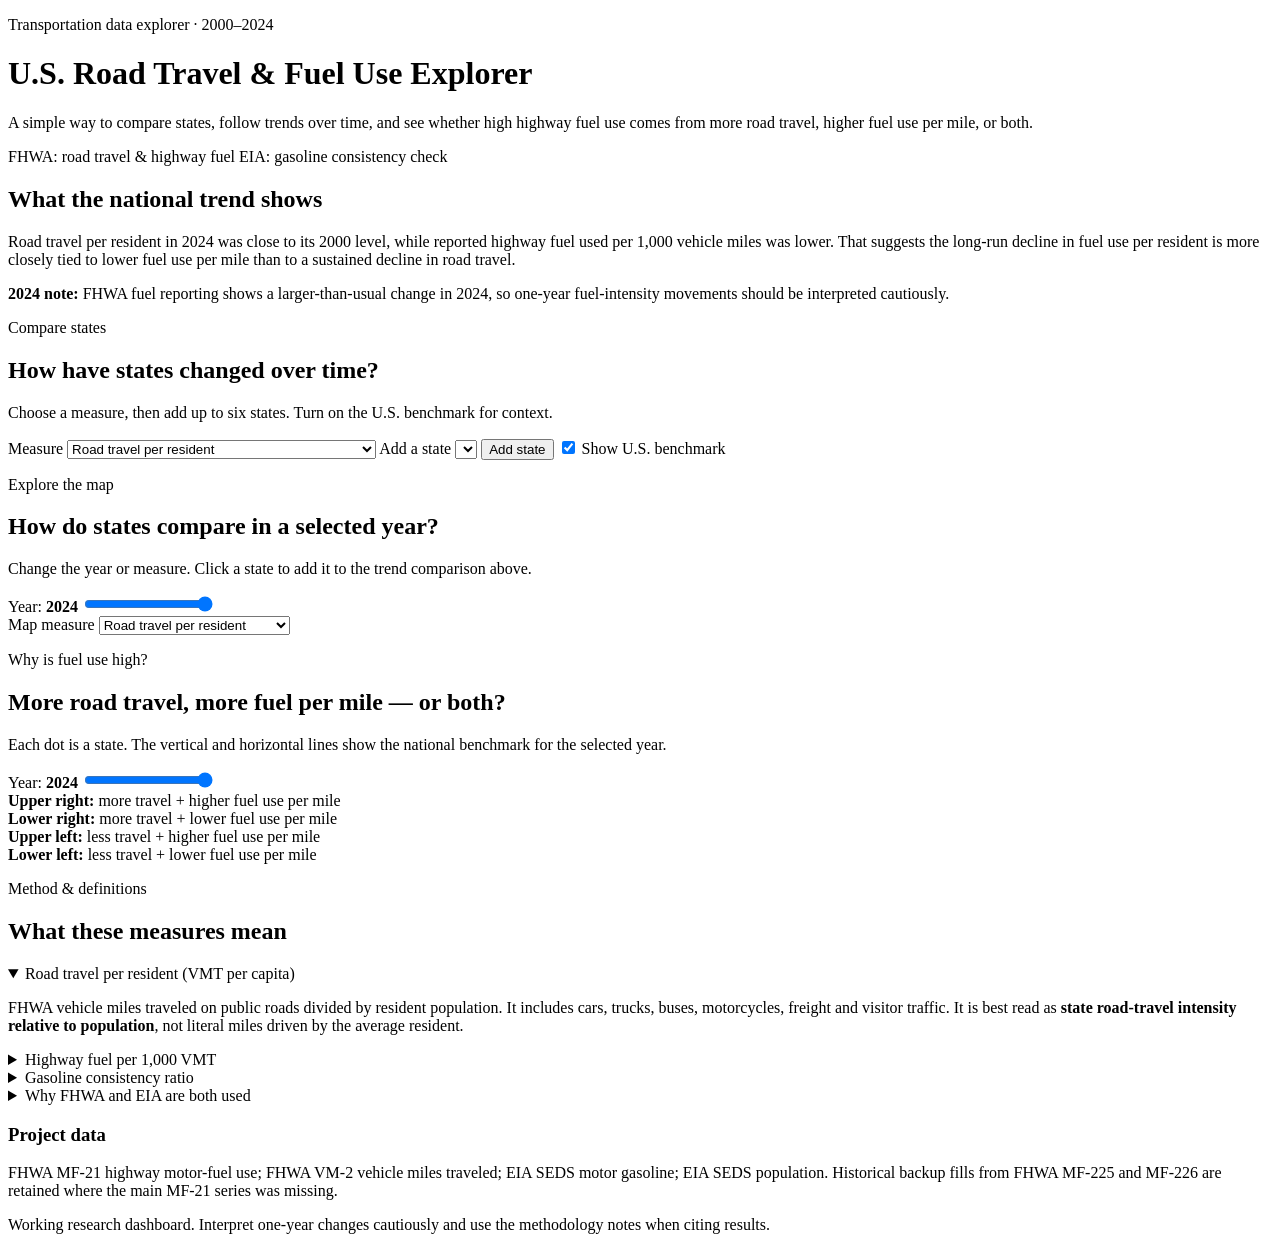
==== carbon-transport-dashboard/index.html @ 6ce97ec9 "Add carbon transportation dashboard shell" ====
<!doctype html>
<html lang="en">
<head>
  <meta charset="utf-8">
  <meta name="viewport" content="width=device-width, initial-scale=1">
  <title>U.S. Road Travel & Fuel Use Explorer</title>
  <meta name="description" content="Explore state road travel, highway fuel use, and gasoline consistency trends from 2000–2024 using FHWA and EIA data.">
  <link rel="stylesheet" href="css/style.css">
  <script src="https://cdn.plot.ly/plotly-3.1.0.min.js"></script>
</head>
<body>
  <header class="site-header">
    <div class="wrap">
      <p class="eyebrow">Transportation data explorer · 2000–2024</p>
      <h1>U.S. Road Travel &amp; Fuel Use Explorer</h1>
      <p class="lede">A simple way to compare states, follow trends over time, and see whether high highway fuel use comes from more road travel, higher fuel use per mile, or both.</p>
      <div class="source-badges" aria-label="Data sources">
        <span>FHWA: road travel &amp; highway fuel</span>
        <span>EIA: gasoline consistency check</span>
      </div>
    </div>
  </header>

  <main class="wrap">
    <section class="intro-grid" aria-labelledby="headline-findings">
      <div>
        <h2 id="headline-findings">What the national trend shows</h2>
        <p>Road travel per resident in 2024 was close to its 2000 level, while reported highway fuel used per 1,000 vehicle miles was lower. That suggests the long-run decline in fuel use per resident is more closely tied to lower fuel use per mile than to a sustained decline in road travel.</p>
        <p class="caution"><strong>2024 note:</strong> FHWA fuel reporting shows a larger-than-usual change in 2024, so one-year fuel-intensity movements should be interpreted cautiously.</p>
      </div>
      <div class="stat-grid" id="nationalStats" aria-live="polite"></div>
    </section>

    <section class="panel" aria-labelledby="compare-title">
      <div class="section-heading">
        <div>
          <p class="eyebrow">Compare states</p>
          <h2 id="compare-title">How have states changed over time?</h2>
          <p>Choose a measure, then add up to six states. Turn on the U.S. benchmark for context.</p>
        </div>
      </div>

      <div class="controls controls-compare">
        <label>
          Measure
          <select id="trendMetric">
            <option value="vmt_per_capita">Road travel per resident</option>
            <option value="fuel_per_1000_vmt">Highway fuel per 1,000 VMT</option>
            <option value="fuel_per_capita">Highway fuel per resident</option>
            <option value="gasoline_consistency_pct">FHWA highway gasoline / EIA transport gasoline</option>
          </select>
        </label>
        <label>
          Add a state
          <select id="statePicker"></select>
        </label>
        <button type="button" id="addStateBtn">Add state</button>
        <label class="check-label">
          <input type="checkbox" id="showNational" checked>
          Show U.S. benchmark
        </label>
      </div>

      <div id="stateChips" class="chips" aria-label="Selected states"></div>
      <div id="trendExplanation" class="plain-note"></div>
      <div id="trendChart" class="chart chart-lg" aria-label="State trend comparison chart"></div>
    </section>

    <section class="panel" aria-labelledby="map-title">
      <div class="section-heading split">
        <div>
          <p class="eyebrow">Explore the map</p>
          <h2 id="map-title">How do states compare in a selected year?</h2>
          <p>Change the year or measure. Click a state to add it to the trend comparison above.</p>
        </div>
        <div class="year-control">
          <label for="mapYear">Year: <strong id="mapYearLabel">2024</strong></label>
          <input id="mapYear" type="range" min="2000" max="2024" value="2024" step="1">
        </div>
      </div>
      <div class="controls">
        <label>
          Map measure
          <select id="mapMetric">
            <option value="vmt_per_capita">Road travel per resident</option>
            <option value="fuel_per_1000_vmt">Highway fuel per 1,000 VMT</option>
            <option value="fuel_per_capita">Highway fuel per resident</option>
            <option value="gasoline_consistency_pct">Gasoline consistency ratio</option>
          </select>
        </label>
      </div>
      <div id="mapChart" class="chart chart-map" aria-label="United States state comparison map"></div>
      <p id="mapFootnote" class="footnote"></p>
    </section>

    <section class="panel" aria-labelledby="drivers-title">
      <div class="section-heading split">
        <div>
          <p class="eyebrow">Why is fuel use high?</p>
          <h2 id="drivers-title">More road travel, more fuel per mile — or both?</h2>
          <p>Each dot is a state. The vertical and horizontal lines show the national benchmark for the selected year.</p>
        </div>
        <div class="year-control">
          <label for="scatterYear">Year: <strong id="scatterYearLabel">2024</strong></label>
          <input id="scatterYear" type="range" min="2000" max="2024" value="2024" step="1">
        </div>
      </div>
      <div id="scatterChart" class="chart chart-lg" aria-label="State road travel versus fuel intensity scatterplot"></div>
      <div class="quadrant-guide">
        <div><strong>Upper right:</strong> more travel + higher fuel use per mile</div>
        <div><strong>Lower right:</strong> more travel + lower fuel use per mile</div>
        <div><strong>Upper left:</strong> less travel + higher fuel use per mile</div>
        <div><strong>Lower left:</strong> less travel + lower fuel use per mile</div>
      </div>
    </section>

    <section class="panel methodology" aria-labelledby="method-title">
      <p class="eyebrow">Method &amp; definitions</p>
      <h2 id="method-title">What these measures mean</h2>

      <details open>
        <summary>Road travel per resident (VMT per capita)</summary>
        <p>FHWA vehicle miles traveled on public roads divided by resident population. It includes cars, trucks, buses, motorcycles, freight and visitor traffic. It is best read as <strong>state road-travel intensity relative to population</strong>, not literal miles driven by the average resident.</p>
      </details>
      <details>
        <summary>Highway fuel per 1,000 VMT</summary>
        <p>FHWA highway gasoline plus highway special fuel divided by FHWA road VMT. Lower values mean fewer reported gallons are used for the same amount of road travel. The measure reflects vehicle efficiency, vehicle mix, freight activity and other system-level factors; it is not the same as passenger-vehicle MPG.</p>
      </details>
      <details>
        <summary>Gasoline consistency ratio</summary>
        <p>FHWA highway gasoline divided by EIA transportation-sector motor gasoline. EIA's transportation gasoline measure is broader than highway-only gasoline, so the ratio is a reconciliation check rather than a literal “share of transportation on highways.”</p>
      </details>
      <details>
        <summary>Why FHWA and EIA are both used</summary>
        <p>FHWA is the core source for what happens on public roads: VMT and highway fuel use. EIA provides the broader transportation-energy context. This first website version uses EIA only for the gasoline consistency comparison; the broader transportation CO₂ analysis will be added after Level 3 is completed.</p>
      </details>

      <div class="sources">
        <h3>Project data</h3>
        <p>FHWA MF-21 highway motor-fuel use; FHWA VM-2 vehicle miles traveled; EIA SEDS motor gasoline; EIA SEDS population. Historical backup fills from FHWA MF-225 and MF-226 are retained where the main MF-21 series was missing.</p>
      </div>
    </section>

    <footer>
      <p>Working research dashboard. Interpret one-year changes cautiously and use the methodology notes when citing results.</p>
    </footer>
  </main>

  <script src="js/app.js"></script>
</body>
</html>
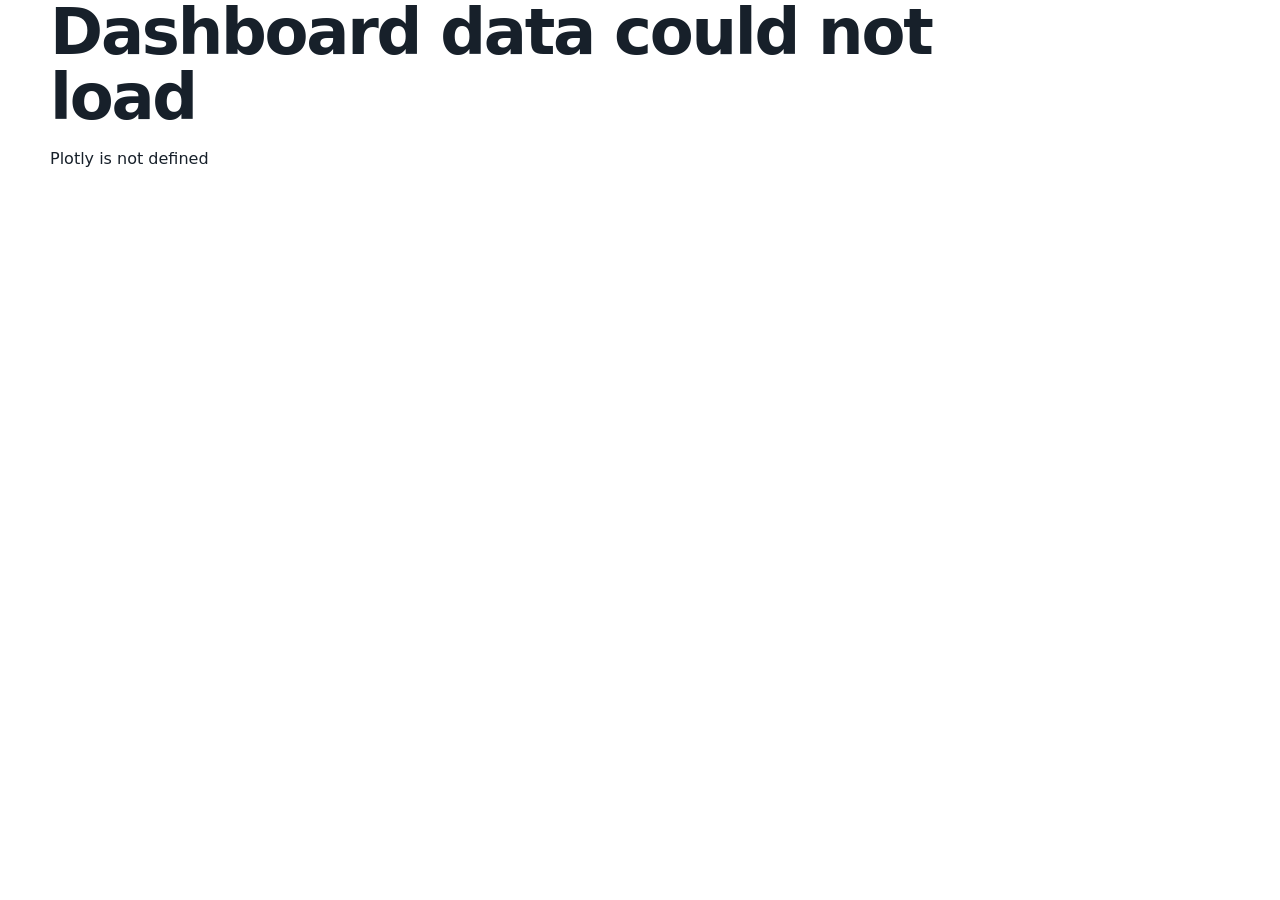
==== commit 2771eea8: "Add creator credit to transportation dashboard" ====
--- a/carbon-transport-dashboard/index.html
+++ b/carbon-transport-dashboard/index.html
@@ -142,6 +142,7 @@
     </section>
 
     <footer>
+      <p><strong>Created by Pouyan Hatami.</strong></p>
       <p>Working research dashboard. Interpret one-year changes cautiously and use the methodology notes when citing results.</p>
     </footer>
   </main>
--- a/carbon-transport-dashboard/css/style.css
+++ b/carbon-transport-dashboard/css/style.css
@@ -0,0 +1,29 @@
+*{box-sizing:border-box}
+:root{--ink:#17202a;--muted:#5f6b76;--line:#dfe5ea;--soft:#f5f7f8;--accent:#245b78;--accent-soft:#e9f1f5;--warn:#7a5418;--warn-soft:#fff7e8;--max:1180px}
+html{scroll-behavior:smooth}
+body{margin:0;font-family:Inter,ui-sans-serif,system-ui,-apple-system,BlinkMacSystemFont,"Segoe UI",sans-serif;color:var(--ink);background:#fff;line-height:1.55}
+.wrap{width:min(var(--max),calc(100% - 32px));margin:0 auto}
+.site-header{padding:56px 0 42px;border-bottom:1px solid var(--line);background:linear-gradient(180deg,#f8fbfc 0%,#fff 100%)}
+.eyebrow{font-size:.78rem;font-weight:750;letter-spacing:.08em;text-transform:uppercase;color:var(--accent);margin:0 0 8px}
+h1{font-size:clamp(2.2rem,5vw,4rem);line-height:1.02;letter-spacing:-.035em;margin:0;max-width:900px}
+h2{font-size:clamp(1.55rem,3vw,2.25rem);line-height:1.12;letter-spacing:-.02em;margin:0 0 8px}
+h3{margin:0 0 6px}
+.lede{font-size:1.15rem;color:var(--muted);max-width:820px;margin:18px 0 0}
+.source-badges{display:flex;gap:8px;flex-wrap:wrap;margin-top:22px}
+.source-badges span{font-size:.85rem;padding:6px 10px;border:1px solid var(--line);border-radius:999px;background:#fff;color:var(--muted)}
+.intro-grid{display:grid;grid-template-columns:1.5fr 1fr;gap:32px;padding:44px 0 8px}
+.intro-grid p{max-width:760px}.caution{padding:12px 14px;background:var(--warn-soft);border-left:4px solid #d9a33a;border-radius:6px;color:#5f471d}
+.stat-grid{display:grid;grid-template-columns:1fr 1fr;gap:12px;align-content:start}.stat{border:1px solid var(--line);border-radius:12px;padding:16px;background:#fff}.stat .value{font-size:1.55rem;font-weight:800;line-height:1.1}.stat .label{font-size:.82rem;color:var(--muted);margin-top:5px}
+.panel{margin:32px 0;border-top:1px solid var(--line);padding:34px 0 8px}.section-heading{margin-bottom:18px}.section-heading p{color:var(--muted);margin:6px 0 0;max-width:780px}.section-heading.split{display:flex;justify-content:space-between;gap:28px;align-items:flex-end}
+.controls{display:flex;gap:12px;align-items:end;flex-wrap:wrap;margin:12px 0 14px}.controls label,.year-control label{display:flex;flex-direction:column;gap:5px;font-size:.82rem;font-weight:700;color:#39434d}
+select,button,input[type="range"]{font:inherit}select{min-height:44px;padding:8px 34px 8px 10px;border:1px solid #bcc7cf;border-radius:8px;background:#fff;color:var(--ink)}
+button{min-height:44px;padding:8px 15px;border:0;border-radius:8px;background:var(--accent);color:#fff;font-weight:750;cursor:pointer}button:hover{filter:brightness(.94)}
+button:focus-visible,select:focus-visible,input:focus-visible{outline:3px solid rgba(36,91,120,.25);outline-offset:2px}.check-label{flex-direction:row!important;align-items:center;min-height:44px;padding:0 4px}.check-label input{width:18px;height:18px}
+.chips{display:flex;gap:8px;flex-wrap:wrap;margin:8px 0 10px}.chip{background:var(--accent-soft);color:#183d50;border:1px solid #c7dbe5;border-radius:999px;min-height:34px;padding:5px 10px;font-size:.85rem}.chip:hover{filter:none;background:#dbeaf1}
+.plain-note{font-size:.92rem;color:var(--muted);padding:10px 12px;background:var(--soft);border-radius:8px;margin-bottom:8px}
+.chart{width:100%;min-height:420px}.chart-lg{min-height:520px}.chart-map{min-height:560px}.year-control{min-width:220px}.year-control input{width:220px}.footnote{font-size:.82rem;color:var(--muted);margin-top:-4px}
+.quadrant-guide{display:grid;grid-template-columns:1fr 1fr;gap:8px 20px;font-size:.86rem;color:var(--muted);background:var(--soft);padding:14px;border-radius:10px}
+.methodology details{border-bottom:1px solid var(--line);padding:12px 0}.methodology summary{font-weight:750;cursor:pointer}.methodology details p{color:var(--muted);max-width:900px}
+.sources{margin-top:22px;padding:16px;background:var(--soft);border-radius:10px}.sources p{margin:0;color:var(--muted)}footer{border-top:1px solid var(--line);margin-top:44px;padding:24px 0 46px;color:var(--muted);font-size:.85rem}
+@media (max-width:760px){.site-header{padding:38px 0 30px}.intro-grid{grid-template-columns:1fr}.stat-grid{grid-template-columns:1fr 1fr}.section-heading.split{display:block}.year-control{margin-top:16px}.year-control input{width:100%}.controls>*{width:100%}.controls button{width:auto}.check-label{width:auto}.chart-lg,.chart-map,.chart{min-height:430px}.quadrant-guide{grid-template-columns:1fr}}
+@media (max-width:420px){.stat-grid{grid-template-columns:1fr}}
